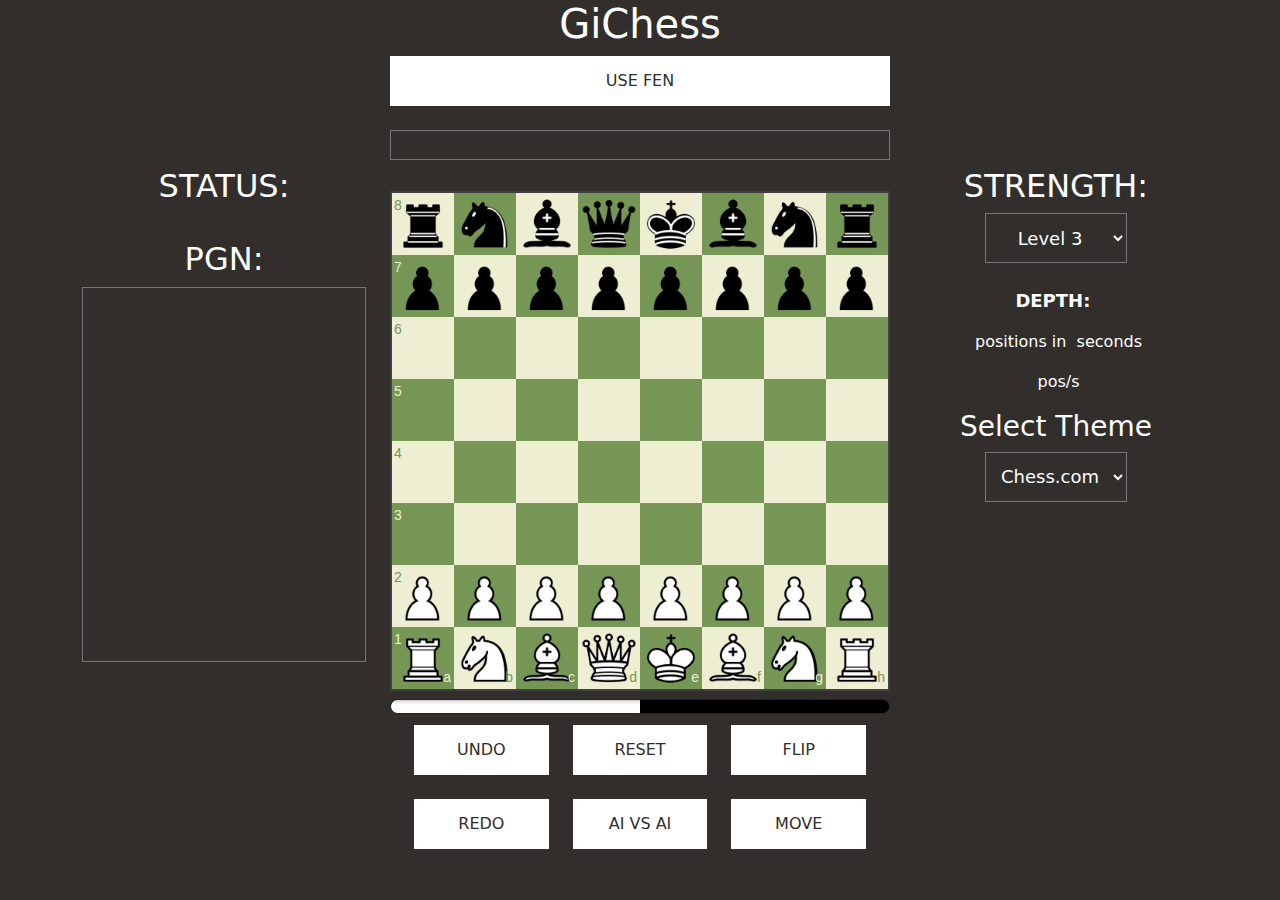
==== index.html @ 72d82e9b "Add files via upload" ====
<!DOCTYPE html>
<html lang="en">

<head>
  <meta charset="UTF-8">
  <meta http-equiv="X-UA-Compatible" content="IE=edge">
  <meta name="viewport" content="width=device-width, initial-scale=1.0">
  <title>GiChess</title>

  <!-- CSS -->
  <link rel="stylesheet" href="css/bootstrap.css">
  <link rel="stylesheet" href="css/chessboard-1.0.0.css">
  <link rel="stylesheet" href="css/main.css">

  <!-- JS -->
  <script type="text/javascript" src="js/script.js"></script>
  <script type="text/javascript" src="js/bootstrap.js"></script>
  <script type="text/javascript" src="js/jquery-3.5.1.js"></script>
  <script type="text/javascript" src="js/chess.js"></script>
  <script type="text/javascript" src="js/chessboard-1.0.0.js"></script>
  <script defer type="text/javascript" src="js/main.js"></script>
</head>

<body>

  <div class="mobileHide">
    <h1 class="textcenter">GiChess</h1>
  </div>

  <div class="container">
    <div class="row">
      <div class="col textcenter center" ontouchstart="enableScroll()">
        <div class="mobileHide">
          <p style="margin-top: 25%;">&nbsp;</p>
        </div>
        <h2>STATUS:</h2>
        <label style="font-weight: bolder; font-size: large;" id="status">&nbsp;</label>
        <div class="mobileHide">
          <h2>PGN:</h2>
          <textarea class="pgn" readonly id="pgn"></textarea>
        </div>
      </div>
      <div class="col textcenter">
        <div class="mobileHide">
          <button id="fenbtn">USE FEN</button><br><br>
          <textarea class="fen" id="fen" value="r3k2r/p1ppqpb1/bn2pnp1/3PN3/1p2P3/2N2Q1p/PPPBBPPP/R3K2R w KQkq - "></textarea><br><br>
        </div>
        <div id="myBoard" style="width: 500px; max-width: 100%;" ontouchstart="disableScroll()"></div>
        <meter id="myMeter" min="-10" max="10"></meter>

        <div class="container" ontouchstart="enableScroll()">
          <div class="row">
            <div class="col">
              <button id="undoBtn">UNDO</button><br>&nbsp;
            </div>
            <div class="col">
              <button id="resetBtn">RESET</button><br>&nbsp;
            </div>
            <div class="col">
              <button id="flipOrientationBtn">FLIP</button><br>&nbsp;
            </div>
          </div>
          <div class="row">
            <div class="col">
              <button id="redoBtn">REDO</button>
            </div>
            <div class="col">
              <button id="compVsCompBtn">AI VS AI</button>
            </div>
            <div class="col">
              <button id="moveBtn">MOVE</button>
            </div>
          </div>
        </div>

      </div>
      <div class="col center textcenter" ontouchstart="enableScroll()">
        <div class="mobileHide">
          <p style="margin-top: 25%;">&nbsp;</p>
        </div>
        <h2>STRENGTH:</h2>
        <select id="search-depth">
          <option value="1">Level 1</option>
          <option value="2">Level 2</option>
          <option value="3" selected>Level 3</option>
          <option value="4">Level 4</option>
          <option value="5">Level 5</option>
        </select><br><br>
        <div class="mobileHide">
          <p style="font-size: large; font-weight: bolder;">DEPTH: <label id="depth"></label></p>
          <p><label id="position-count"></label> positions in <label id="time"></label> seconds</p>
          <p><label id="positions-per-s"></label> pos/s</p>
          <h3>Select Theme</h3>
          <select id="theme" onChange="colorbw()">
            <option value="chesscom" selected>Chess.com</option>
            <option value="blue">Lichess</option>
            <option value="symbol">Symbol</option>
            <option value="uscf">Uscf</option>
            <option value="wikipedia">Wikipedia</option>
          </select><br><br>
        </div>
      </div>
    </div>
  </div>

</body>

</html>
---- css/chessboard-1.0.0.css ----
/*! chessboard.js v1.0.0 | (c) 2019 Chris Oakman | MIT License chessboardjs.com/license */

:root {
  --light: #eeeed2;
  --dark: #769656;
  --move: inset 0 0 0px 2000px rgba(247,247,105,0.7);
}

.clearfix-7da63 {
  clear: both;
}

.board-b72b1 {
  border: 2px solid #404040;
  box-sizing: content-box;
}

.square-55d63 {
  float: left;
  position: relative;

  /* disable any native browser highlighting */
  -webkit-touch-callout: none;
    -webkit-user-select: none;
     -khtml-user-select: none;
       -moz-user-select: none;
        -ms-user-select: none;
            user-select: none;
}

.white-1e1d7 {
  background-color: var(--light);
  color: var(--dark);
}

.black-3c85d {
  background-color: var(--dark);
  color: var(--light);
}

.highlight1-32417, .highlight2-9c5d2 {
  box-shadow: var(--move);
}

.notation-322f9 {
  cursor: default;
  font-family: "Helvetica Neue", Helvetica, Arial, sans-serif;
  font-size: 14px;
  position: absolute;
}

.alpha-d2270 {
  bottom: 1px;
  right: 3px;
}

.numeric-fc462 {
  top: 2px;
  left: 2px;
}
---- css/main.css ----
/* bdark and blight is switched bc i first wanted to work with light background.
    then i wanted dark bg and i was to lazy to switch them all*/

:root {
  --bdark: #ffffff;
  --blight: #312e2b;
  --move: inset 0 0 0px 2000px rgba(247,247,105,0.7);
}

h1 {
  color: var(--bdark);
}

h2 {
  color: var(--bdark);
}

h3 {
  color: var(--bdark);
}

select { 
  width: 50%;
  height: 50px;
  font-size: large;
  text-align: center;
  color: var(--bdark);
  background-color: var(--blight);
}

p {
  color: var(--bdark);
}

body {
  background-color: var(--blight);
  font-family: system-ui, -apple-system, BlinkMacSystemFont, 'Segoe UI', Roboto, Oxygen, Ubuntu, Cantarell, 'Open Sans', 'Helvetica Neue', sans-serif;

}

.center {
  margin-left: auto;
  margin-right: auto;
}

.textcenter {
  text-align: center;
}

label {
  color: var(--bdark);
}

button {
  background-color: var(--bdark);
  color: var(--blight);
  border: 0px;
  width: 100%;
  height: 50px;
}

button:hover {
  background-color: var(--blight);
  color: var(--bdark);
}

td {
  vertical-align: top;
}

.pgn {
  width: 100%;
  height: 375px;
  background-color: var(--blight);
  color: var(--bdark);
  resize: none;
}

.fen {
  width: 100%;
  height: 30px;
  background-color: var(--blight);
  resize: none;
  color: var(--bdark);
}

input {
  max-width: 500px;
  width: 100%;
  height: 30px;
  background-color: var(--blight);
}

meter {
  max-width: 500px;
  width: 100%;
  height: 30px;
}

meter::-webkit-meter-bar {
  background: none;
  background-color: black;
}

meter::-webkit-meter-optimum-value {
  -webkit-transition: width .5s;
  box-shadow: 0 5px 5px -5px #999 inset;
  background-image: linear-gradient(90deg, #FFFFFF 0%, #FFFFFF 100%);
  background-size: 100% 100%;
}

.mobileHide {
  display: inline;
}

/* Smartphone Portrait and Landscape */
@media only screen and (min-device-width : 320px) and (max-device-width : 480px) {
  .mobileHide {
    display: none;
  }
}

.mobileShow {
  display: none;
}

/* Smartphone Portrait and Landscape */
@media only screen and (min-device-width : 320px) and (max-device-width : 480px) {
  .mobileShow {
    display: inline;
  }
}

.stop-scrolling {
  height: 100%;
  overflow: hidden;
}

/*
 *  Chessboard Related
 */

.highlight-white {
  box-shadow: var(--move);
}

.highlight-black {
  box-shadow: var(--move);
}
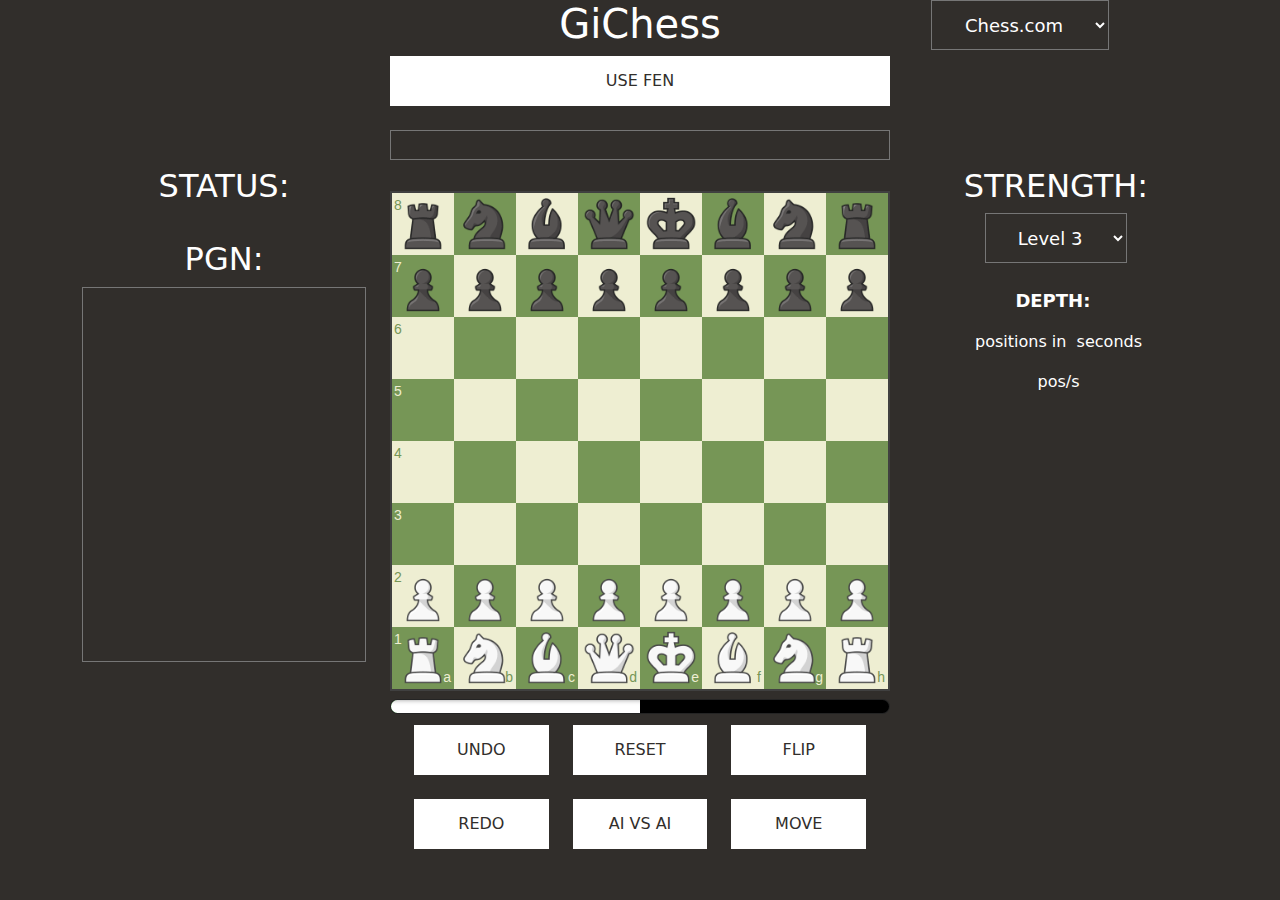
==== commit 1d11c750: "Add files via upload" ====
--- a/index.html
+++ b/index.html
@@ -23,11 +23,21 @@
 
 <body>
 
-  <div class="mobileHide">
-    <h1 class="textcenter">GiChess</h1>
-  </div>
+  <div class="container">
+    <div class="row">
+      <div class="col textcenter">&nbsp;</div>
+        <div class="col textcenter"><h1>GiChess</h1></div>
+      <div class="col textcenter center">
+        <select class="theme" id="theme" onChange="colorbw()">
+          <option value="chesscom" selected>Chess.com</option>
+          <option value="blue">Lichess</option>
+          <option value="symbol">Symbol</option>
+          <option value="uscf">Uscf</option>
+          <option value="wikipedia">Wikipedia</option>
+        </select>
+      </div>
+    </div>
 
-  <div class="container">
     <div class="row">
       <div class="col textcenter center" ontouchstart="enableScroll()">
         <div class="mobileHide">
@@ -43,7 +53,8 @@
       <div class="col textcenter">
         <div class="mobileHide">
           <button id="fenbtn">USE FEN</button><br><br>
-          <textarea class="fen" id="fen" value="r3k2r/p1ppqpb1/bn2pnp1/3PN3/1p2P3/2N2Q1p/PPPBBPPP/R3K2R w KQkq - "></textarea><br><br>
+          <textarea class="fen" id="fen"
+            value="r3k2r/p1ppqpb1/bn2pnp1/3PN3/1p2P3/2N2Q1p/PPPBBPPP/R3K2R w KQkq - "></textarea><br><br>
         </div>
         <div id="myBoard" style="width: 500px; max-width: 100%;" ontouchstart="disableScroll()"></div>
         <meter id="myMeter" min="-10" max="10"></meter>
@@ -79,25 +90,17 @@
           <p style="margin-top: 25%;">&nbsp;</p>
         </div>
         <h2>STRENGTH:</h2>
-        <select id="search-depth">
+        <select id="search-depth" class="depthselect">
           <option value="1">Level 1</option>
           <option value="2">Level 2</option>
           <option value="3" selected>Level 3</option>
           <option value="4">Level 4</option>
-          <option value="5">Level 5</option>
+          <option value="5">Level 5 (slow)</option>
         </select><br><br>
         <div class="mobileHide">
           <p style="font-size: large; font-weight: bolder;">DEPTH: <label id="depth"></label></p>
           <p><label id="position-count"></label> positions in <label id="time"></label> seconds</p>
           <p><label id="positions-per-s"></label> pos/s</p>
-          <h3>Select Theme</h3>
-          <select id="theme" onChange="colorbw()">
-            <option value="chesscom" selected>Chess.com</option>
-            <option value="blue">Lichess</option>
-            <option value="symbol">Symbol</option>
-            <option value="uscf">Uscf</option>
-            <option value="wikipedia">Wikipedia</option>
-          </select><br><br>
         </div>
       </div>
     </div>
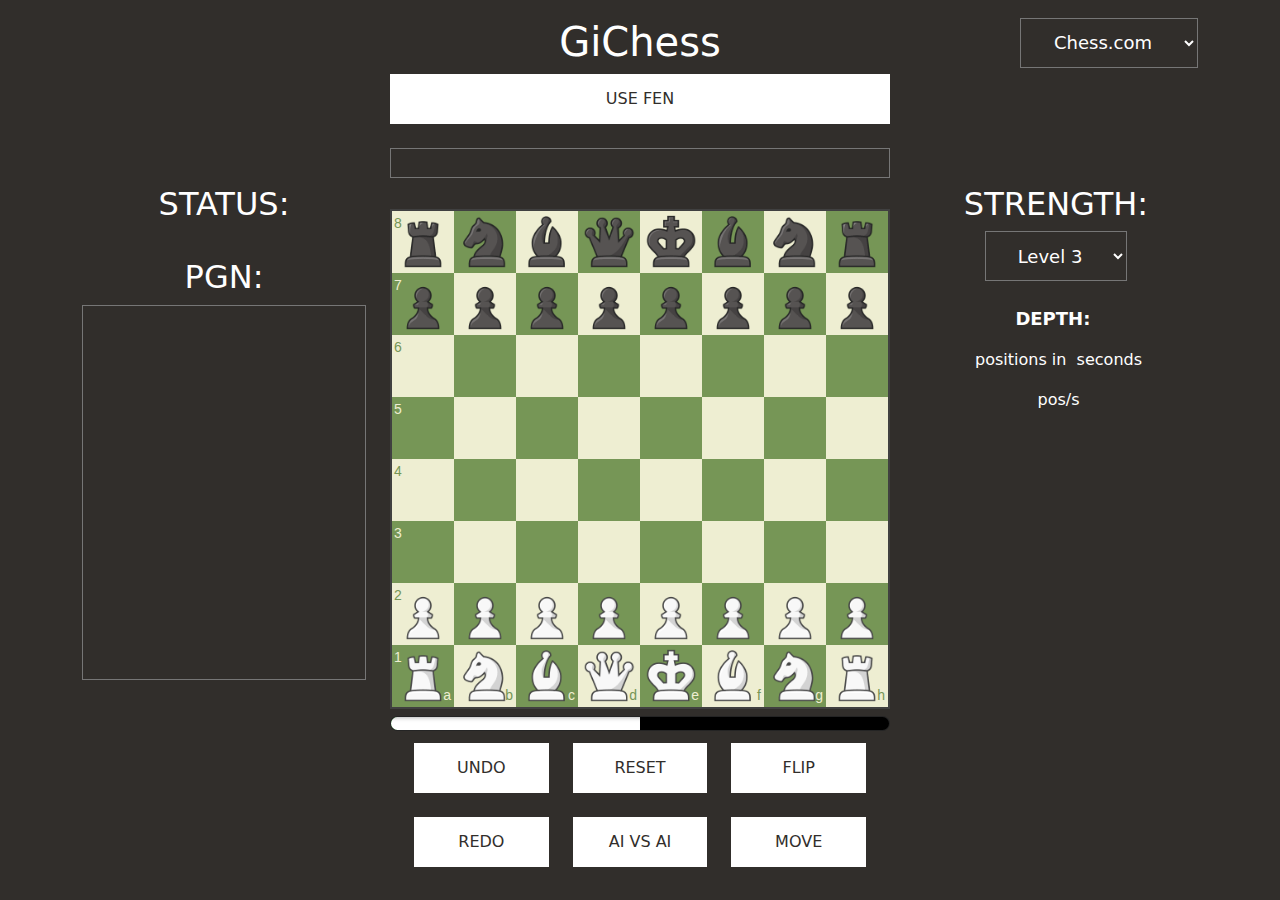
==== commit 155947dd: "Add files via upload" ====
--- a/index.html
+++ b/index.html
@@ -17,7 +17,16 @@
   <script type="text/javascript" src="js/bootstrap.js"></script>
   <script type="text/javascript" src="js/jquery-3.5.1.js"></script>
   <script type="text/javascript" src="js/chess.js"></script>
-  <script type="text/javascript" src="js/chessboard-1.0.0.js"></script>
+  <script>
+    if (screen && screen.width > 900) {
+      document.write('<script type="text/javascript" src="js/chessboard-1.0.0.js"><\/script>');
+    }
+  </script>
+  <script>
+        if (screen && screen.width < 900) {
+      document.write('<script type="text/javascript" src="js/chessboardclick.js"><\/script>');
+    }
+  </script>
   <script defer type="text/javascript" src="js/main.js"></script>
 </head>
 
@@ -26,7 +35,9 @@
   <div class="container">
     <div class="row">
       <div class="col textcenter">&nbsp;</div>
-        <div class="col textcenter"><h1>GiChess</h1></div>
+      <div class="col textcenter">
+        <h1>GiChess</h1>
+      </div>
       <div class="col textcenter center">
         <select class="theme" id="theme" onChange="colorbw()">
           <option value="chesscom" selected>Chess.com</option>
--- a/css/main.css
+++ b/css/main.css
@@ -9,6 +9,7 @@
 
 h1 {
   color: var(--bdark);
+  margin-top: 5%;
 }
 
 h2 {
@@ -19,7 +20,18 @@
   color: var(--bdark);
 }
 
-select { 
+.depthselect { 
+  width: 50%;
+  height: 50px;
+  font-size: large;
+  text-align: center;
+  color: var(--bdark);
+  background-color: var(--blight);
+}
+
+.theme { 
+  margin-top: 5%;
+  float: right;
   width: 50%;
   height: 50px;
   font-size: large;
@@ -35,7 +47,7 @@
 body {
   background-color: var(--blight);
   font-family: system-ui, -apple-system, BlinkMacSystemFont, 'Segoe UI', Roboto, Oxygen, Ubuntu, Cantarell, 'Open Sans', 'Helvetica Neue', sans-serif;
-
+  margin: 0;
 }
 
 .center {
@@ -146,4 +158,15 @@
 
 .highlight-black {
   box-shadow: var(--move);
+}
+
+/* Remove side margins in mobile globally */
+@media(max-width:480px){
+  .x-container.max.width, .entry-title {
+    margin-left: -7px!important;
+    margin-right: -7px!important;
+    padding-left: -7px!important;
+    padding-right: -7px!important;
+    width: calc(100% - 15px);
+  }
 }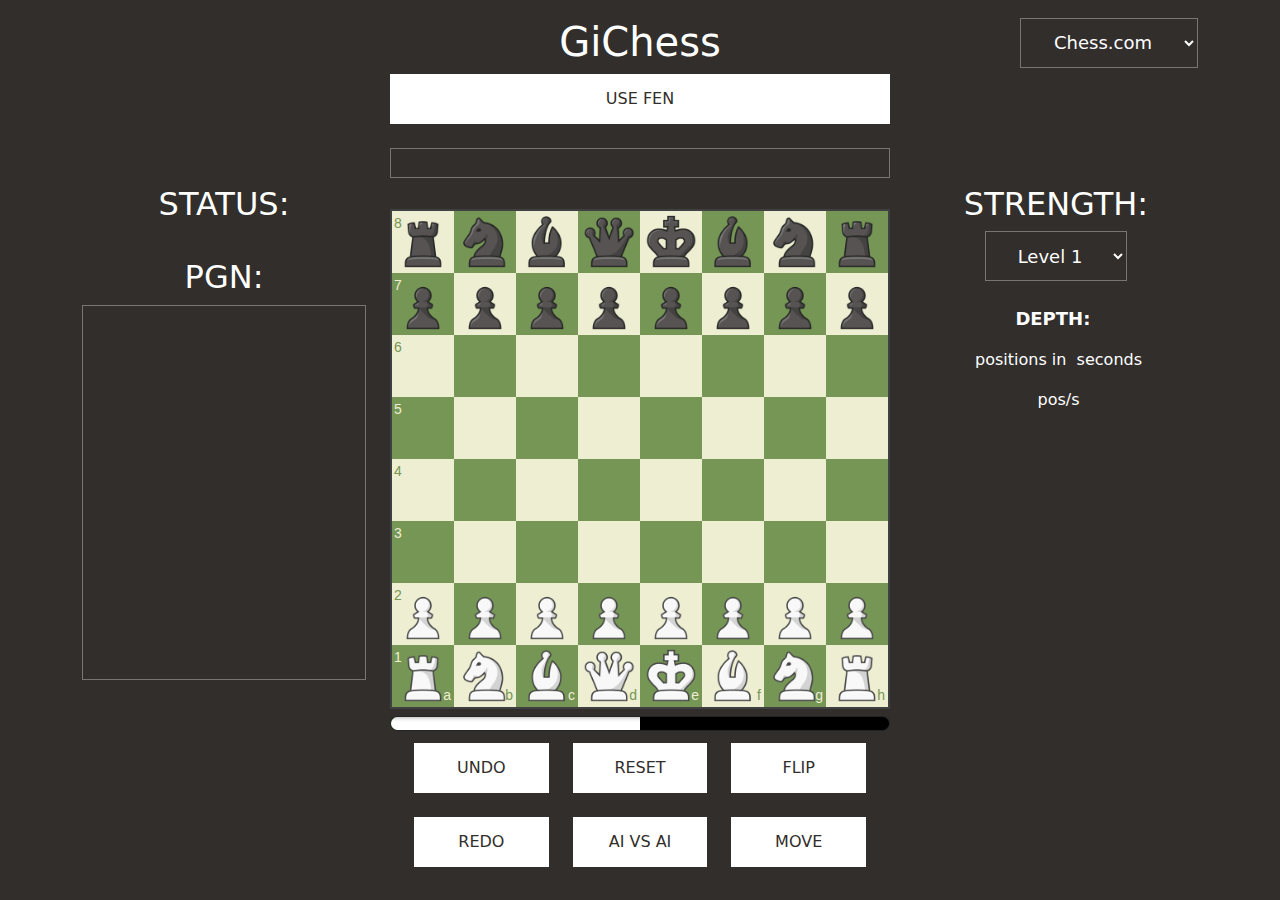
==== commit 11c9e02d: "Update index.html" ====
--- a/index.html
+++ b/index.html
@@ -18,13 +18,11 @@
   <script type="text/javascript" src="js/jquery-3.5.1.js"></script>
   <script type="text/javascript" src="js/chess.js"></script>
   <script>
-    if (screen && screen.width > 900) {
+    if (/Android|iPhone/i.test(navigator.userAgent)) {
+      document.write('<script type="text/javascript" src="js/chessboardclick.js"><\/script>');
+    }
+    else {
       document.write('<script type="text/javascript" src="js/chessboard-1.0.0.js"><\/script>');
-    }
-  </script>
-  <script>
-        if (screen && screen.width < 900) {
-      document.write('<script type="text/javascript" src="js/chessboardclick.js"><\/script>');
     }
   </script>
   <script defer type="text/javascript" src="js/main.js"></script>
@@ -104,7 +102,7 @@
         <select id="search-depth" class="depthselect">
           <option value="1">Level 1</option>
           <option value="2">Level 2</option>
-          <option value="3" selected>Level 3</option>
+          <option value="3">Level 3</option>
           <option value="4">Level 4</option>
           <option value="5">Level 5 (slow)</option>
         </select><br><br>
@@ -119,4 +117,4 @@
 
 </body>
 
-</html>+</html>
